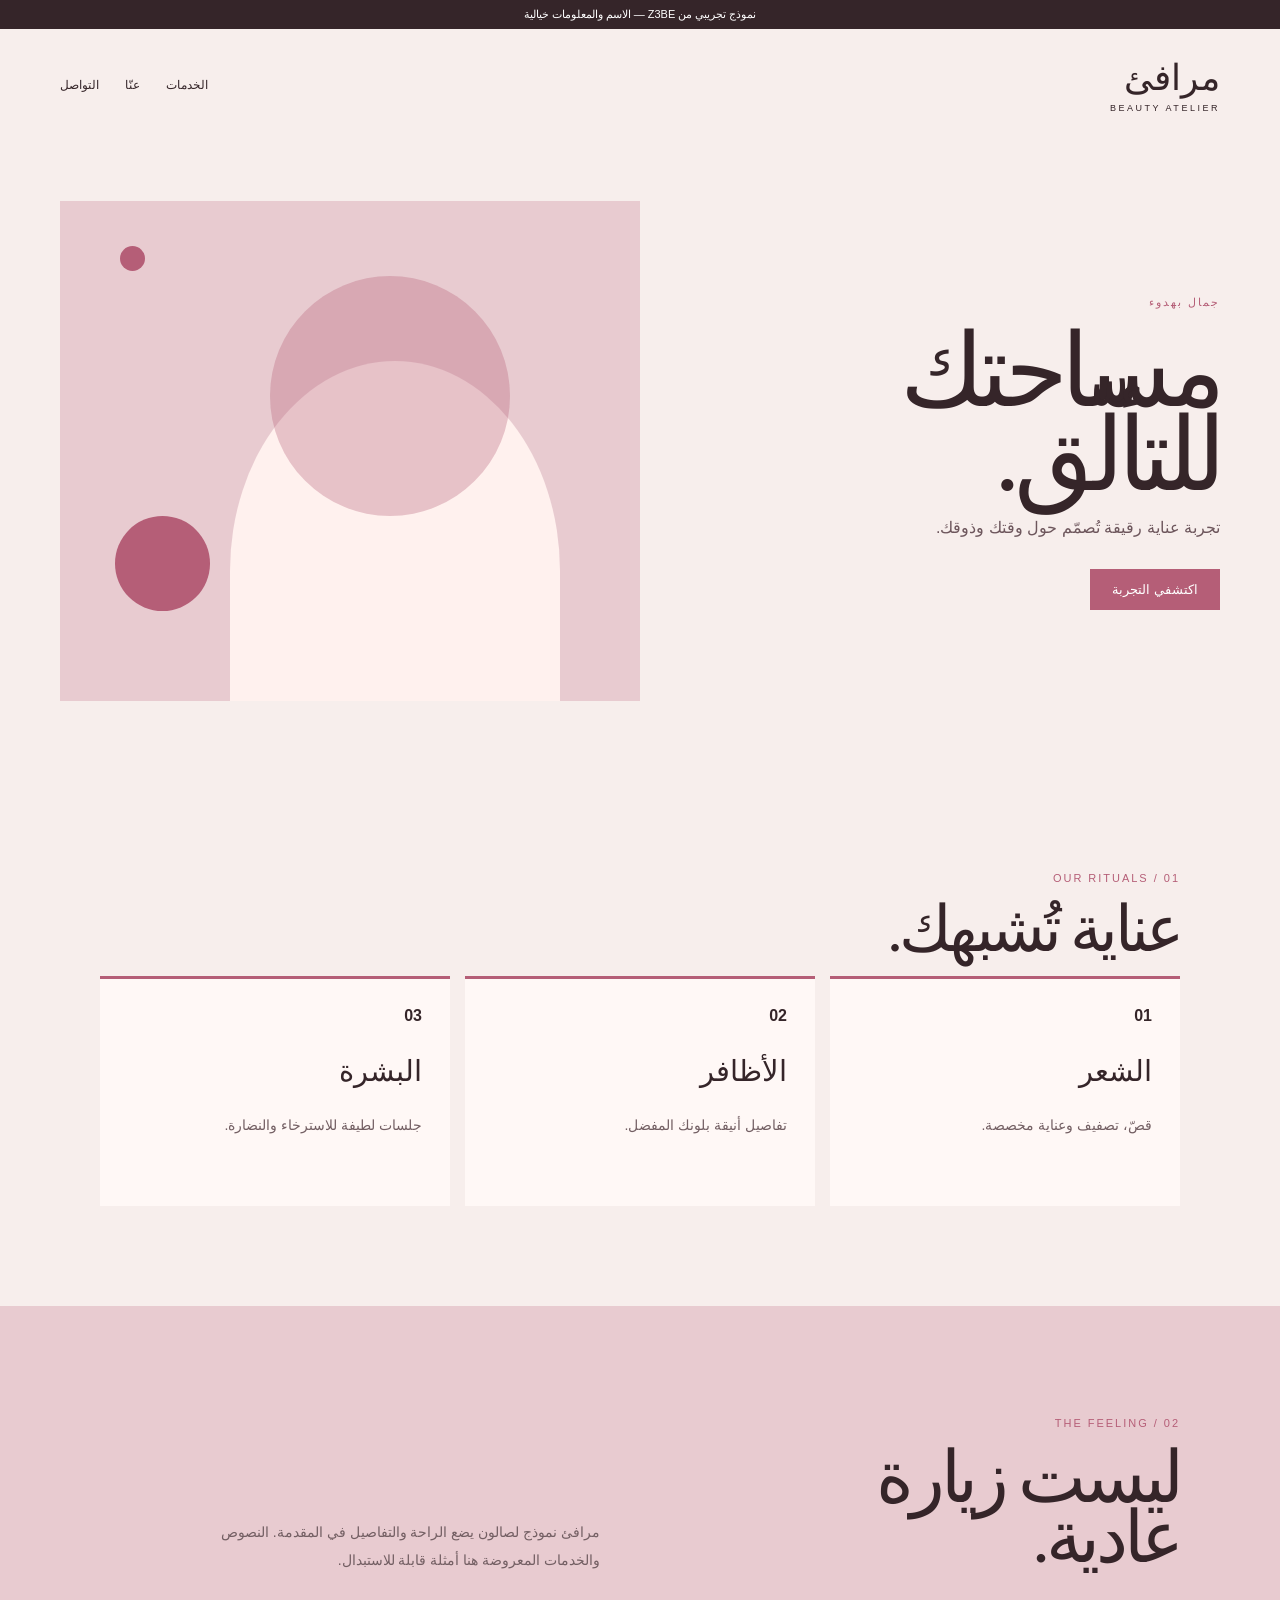
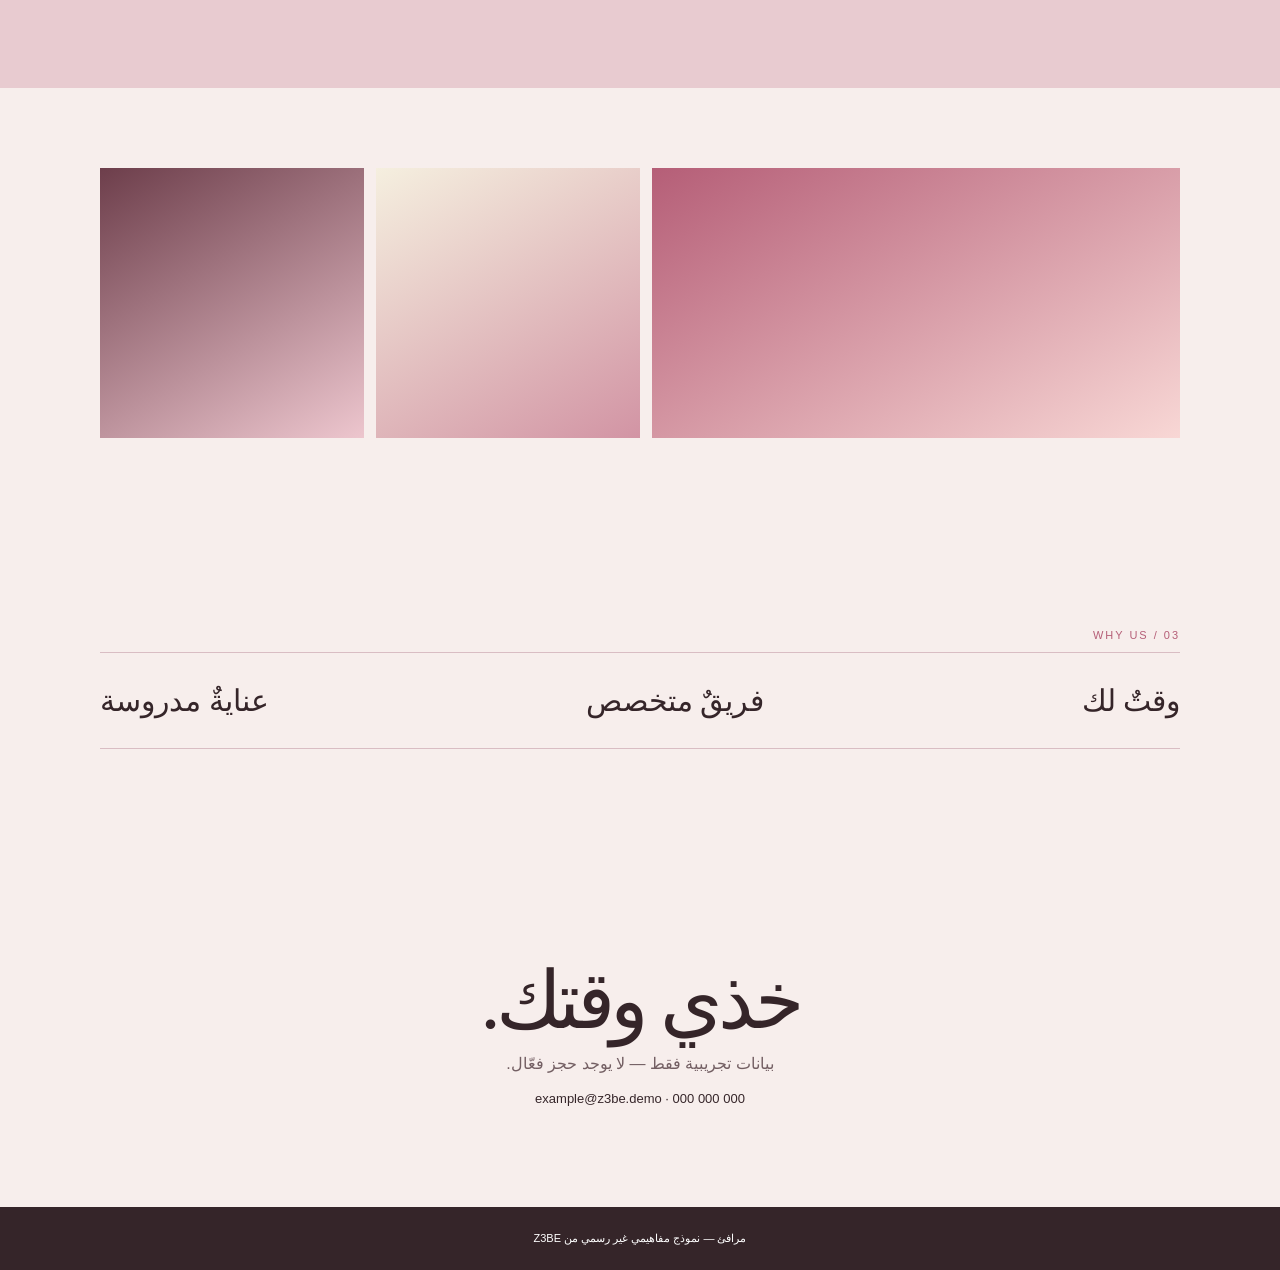
==== beauty-salon/index.html @ 11f02e00 ""test"" ====
<!doctype html>
<html lang="ar" dir="rtl">

<head>
    <meta charset="utf-8">
    <meta name="viewport" content="width=device-width,initial-scale=1">
    <title>مرافئ | نموذج صالون تجميل</title>
    <link rel="stylesheet" href="style.css">
</head>

<body><a class="skip" href="#main">انتقال للمحتوى</a>
    <div class="note">نموذج تجريبي من Z3BE — الاسم والمعلومات خيالية</div>
    <header><b>مرافئ<small>BEAUTY ATELIER</small></b>
        <nav><a href="#services">الخدمات</a><a href="#story">عنّا</a><a href="#contact">التواصل</a></nav>
    </header>
    <main id="main">
        <section class="hero">
            <div><span>جمال بهدوء</span>
                <h1>مساحتك<br>للتألّق.</h1>
                <p>تجربة عناية رقيقة تُصمّم حول وقتك وذوقك.</p><a href="#contact">اكتشفي التجربة</a>
            </div>
            <figure aria-label="رسم تجميلي أصلي"><i></i><i></i><i></i></figure>
        </section>
        <section id="services" class="services">
            <p class="eyebrow">01 / OUR RITUALS</p>
            <h2>عناية تُشبهك.</h2>
            <div class="cards">
                <article><b>01</b>
                    <h3>الشعر</h3>
                    <p>قصّ، تصفيف وعناية مخصصة.</p>
                </article>
                <article><b>02</b>
                    <h3>الأظافر</h3>
                    <p>تفاصيل أنيقة بلونك المفضل.</p>
                </article>
                <article><b>03</b>
                    <h3>البشرة</h3>
                    <p>جلسات لطيفة للاسترخاء والنضارة.</p>
                </article>
            </div>
        </section>
        <section id="story" class="story">
            <div>
                <p class="eyebrow">02 / THE FEELING</p>
                <h2>ليست زيارة<br>عادية.</h2>
            </div>
            <p>مرافئ نموذج لصالون يضع الراحة والتفاصيل في المقدمة. النصوص والخدمات المعروضة هنا أمثلة قابلة للاستبدال.
            </p>
        </section>
        <section class="gallery" aria-label="معرض توضيحي">
            <div></div>
            <div></div>
            <div></div>
        </section>
        <section class="benefits">
            <p class="eyebrow">03 / WHY US</p>
            <div>
                <h3>وقتٌ لك</h3>
                <h3>فريقٌ متخصص</h3>
                <h3>عنايةٌ مدروسة</h3>
            </div>
        </section>
        <section id="contact" class="contact">
            <h2>خذي وقتك.</h2>
            <p>بيانات تجريبية فقط — لا يوجد حجز فعّال.</p><span>example@z3be.demo · 000 000 000</span>
        </section>
    </main>
    <footer>مرافئ — نموذج مفاهيمي غير رسمي من Z3BE</footer>
</body>

</html>
---- beauty-salon/style.css ----
:root {
    --p: #f7eeec;
    --rose: #b55e77;
    --ink: #352529;
    --line: #d9bdc3
}

* {
    box-sizing: border-box
}

html {
    scroll-behavior: smooth
}

body {
    margin: 0;
    background: var(--p);
    color: var(--ink);
    font-family: Tahoma, Arial, sans-serif
}

a {
    color: inherit;
    text-decoration: none
}

.skip {
    position: absolute;
    top: -50px
}

.skip:focus {
    top: 10px
}

.note {
    text-align: center;
    background: #352529;
    color: #fff;
    padding: 8px;
    font-size: 11px
}

header {
    width: min(1160px, calc(100% - 40px));
    margin: auto;
    padding: 28px 0;
    display: flex;
    justify-content: space-between;
    align-items: center
}

header b {
    font: 36px Georgia, serif
}

header small {
    display: block;
    font: 9px Arial;
    letter-spacing: .28em;
    margin-top: 4px
}

nav {
    display: flex;
    gap: 26px;
    font-size: 12px
}

.hero {
    width: min(1160px, calc(100% - 40px));
    margin: auto;
    min-height: 620px;
    display: grid;
    grid-template-columns: 1fr 1fr;
    align-items: center
}

.hero span,
.eyebrow {
    color: var(--rose);
    font-size: 11px;
    letter-spacing: .18em
}

.hero h1,
h2 {
    font: clamp(55px, 8vw, 112px)/.82 Georgia, serif;
    letter-spacing: -.06em;
    margin: 20px 0
}

.hero p {
    color: #6d565c
}

.hero a {
    display: inline-block;
    background: var(--rose);
    color: #fff;
    padding: 13px 22px;
    margin-top: 16px;
    font-size: 13px
}

.hero figure {
    height: 500px;
    background: #e8cbd0;
    position: relative;
    overflow: hidden;
    margin: 0
}

.hero figure:before {
    content: '';
    position: absolute;
    width: 330px;
    height: 420px;
    background: #fff1ee;
    border-radius: 50% 50% 0 0;
    bottom: -80px;
    right: 80px
}

.hero i {
    position: absolute;
    border-radius: 50%;
    background: #b55e77
}

.hero i:nth-child(1) {
    width: 240px;
    height: 240px;
    top: 75px;
    right: 130px;
    opacity: .32
}

.hero i:nth-child(2) {
    width: 95px;
    height: 95px;
    bottom: 90px;
    left: 55px
}

.hero i:nth-child(3) {
    width: 25px;
    height: 25px;
    top: 45px;
    left: 60px
}

.services,
.story,
.benefits,
.contact {
    width: min(1080px, calc(100% - 40px));
    margin: auto;
    padding: 100px 0
}

.services h2 {
    font-size: 64px
}

.cards {
    display: grid;
    grid-template-columns: repeat(3, 1fr);
    gap: 15px
}

.cards article {
    background: #fff8f6;
    padding: 28px;
    min-height: 230px;
    border-top: 3px solid var(--rose)
}

.cards h3 {
    font: 29px Georgia, serif
}

.cards p,
.story>p {
    color: #735f63;
    font-size: 14px
}

.story {
    display: grid;
    grid-template-columns: 1fr 1fr;
    gap: 80px;
    background: #e8cbd0;
    width: 100%;
    padding-inline: max(20px, calc((100% - 1080px)/2))
}

.story h2 {
    font-size: 72px
}

.story>p {
    align-self: end;
    max-width: 380px;
    line-height: 2
}

.gallery {
    display: grid;
    grid-template-columns: 2fr 1fr 1fr;
    gap: 12px;
    padding: 80px max(20px, calc((100% - 1080px)/2))
}

.gallery div {
    height: 270px;
    background: linear-gradient(150deg, #b55e77, #f8d7d5)
}

.gallery div:nth-child(2) {
    background: linear-gradient(150deg, #f5efdf, #d294a4)
}

.gallery div:nth-child(3) {
    background: linear-gradient(150deg, #6d3e4b, #edc6ce)
}

.benefits>div {
    display: flex;
    justify-content: space-between;
    border-block: 1px solid var(--line)
}

.benefits h3 {
    font: 30px Georgia, serif
}

.contact {
    text-align: center
}

.contact h2 {
    font-size: 80px
}

.contact p {
    color: #735f63
}

.contact span {
    font-size: 13px
}

footer {
    text-align: center;
    padding: 25px;
    background: #352529;
    color: #fff;
    font-size: 11px
}

@media(max-width:650px) {
    nav {
        display: none
    }

    .hero {
        grid-template-columns: 1fr
    }

    .hero figure {
        height: 330px
    }

    .cards,
    .story,
    .gallery {
        grid-template-columns: 1fr
    }

    .story {
        gap: 20px
    }

    .services,
    .story,
    .benefits,
    .contact {
        padding-block: 65px
    }

    .benefits>div {
        display: block
    }

    .gallery {
        padding-block: 40px
    }

    .gallery div {
        height: 180px
    }
}
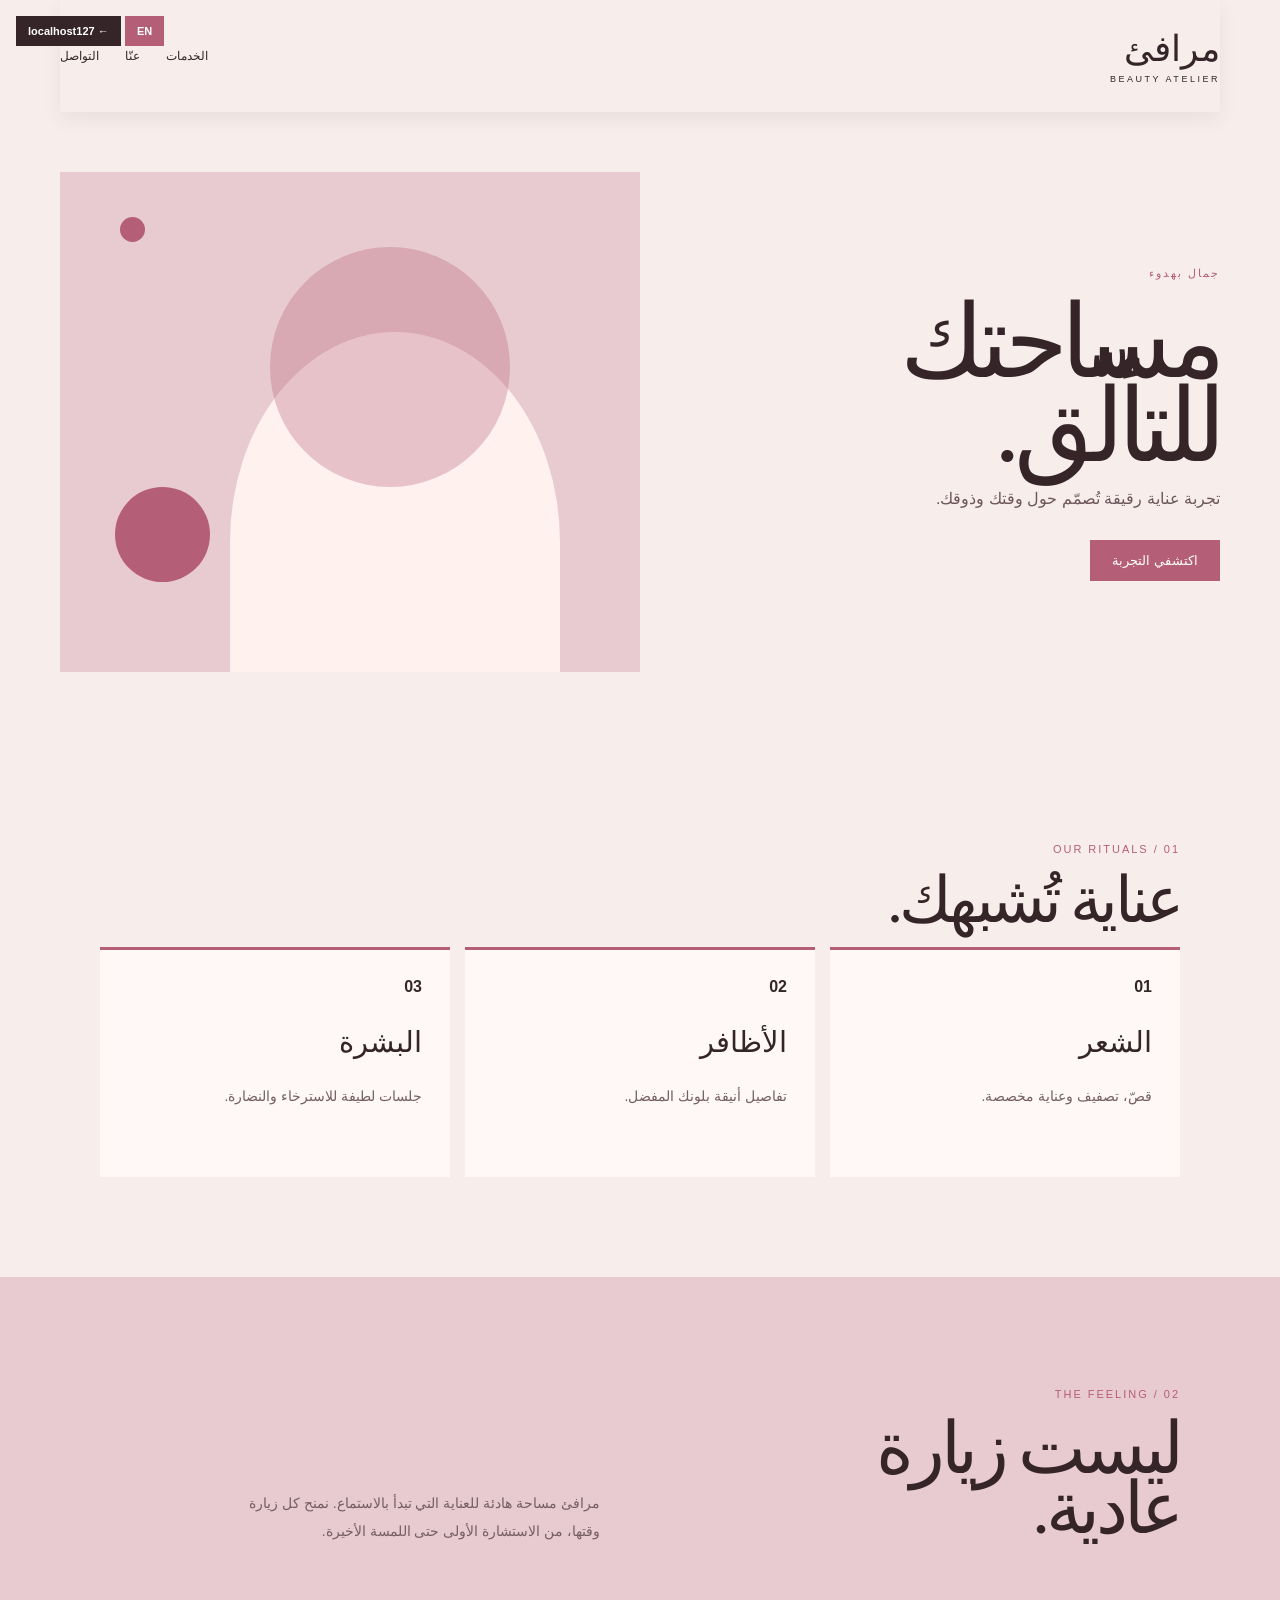
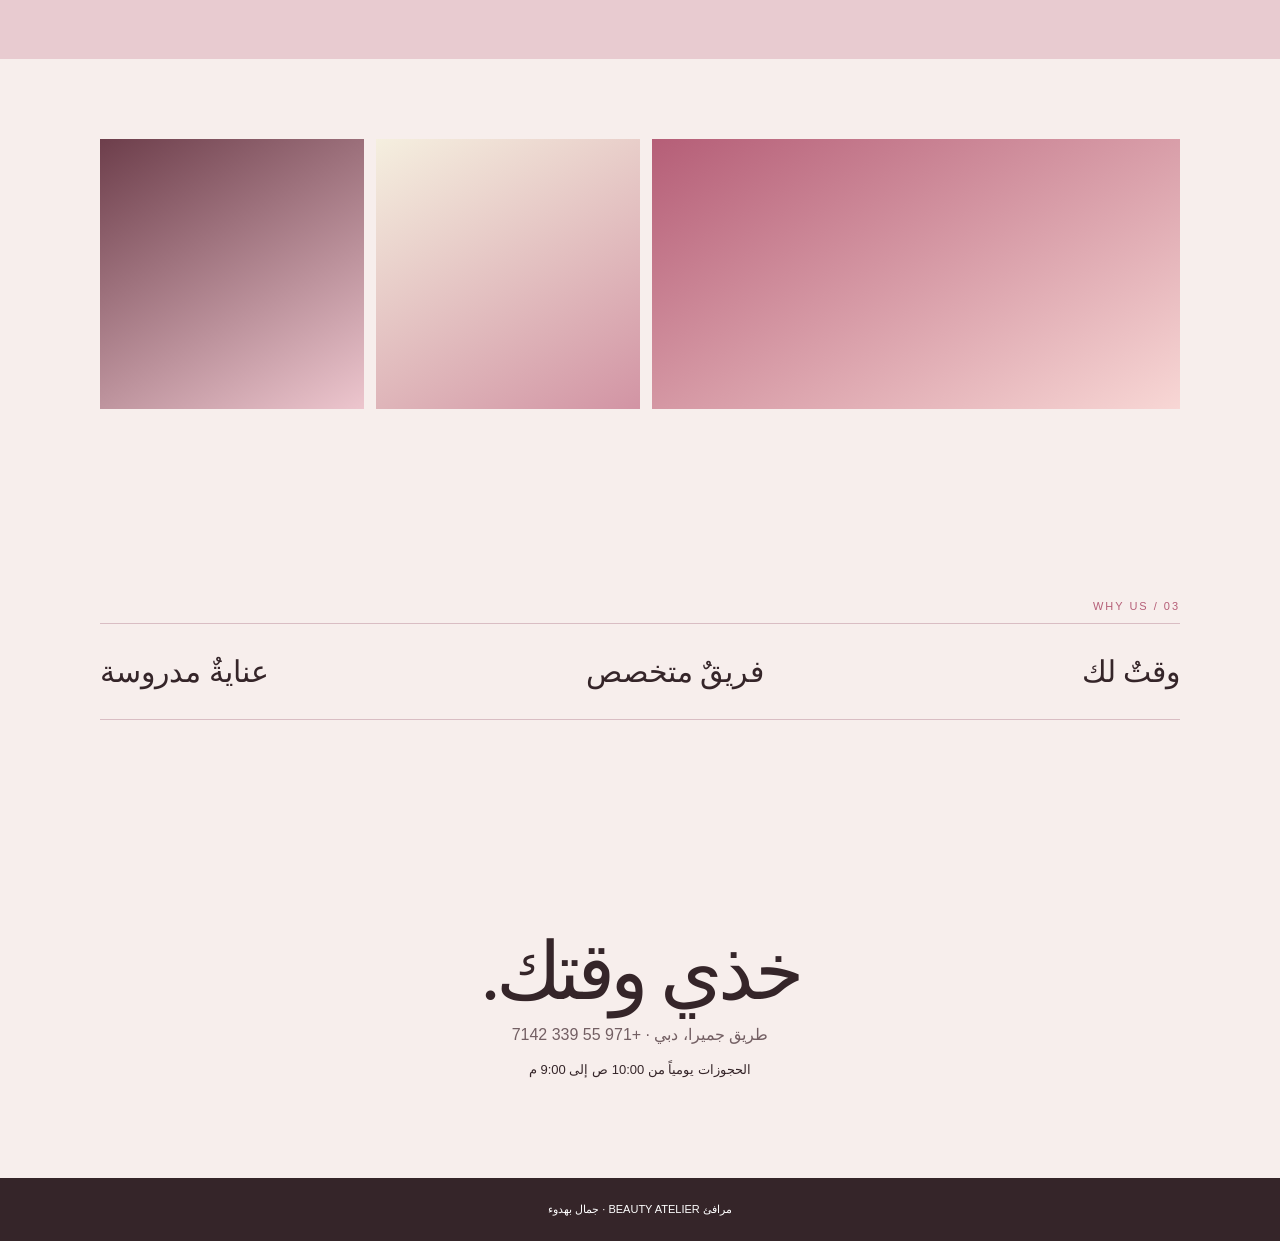
==== commit be69052b: "the big edit" ====
--- a/beauty-salon/index.html
+++ b/beauty-salon/index.html
@@ -6,6 +6,8 @@
     <meta name="viewport" content="width=device-width,initial-scale=1">
     <title>مرافئ | نموذج صالون تجميل</title>
     <link rel="stylesheet" href="style.css">
+    <style>nav a,.hero a{transition:transform .2s,box-shadow .2s}nav a:hover,.hero a:hover{transform:translateY(-2px);box-shadow:0 8px 18px #35252922}main>section{animation:lift .55s ease both}@keyframes lift{from{opacity:0;transform:translateY(14px)}to{opacity:1;transform:none}}</style>
+    <style>body>header{position:sticky;top:0;z-index:15;background:#f7eeec;box-shadow:0 7px 18px #35252912}</style>
 </head>
 
 <body><a class="skip" href="#main">انتقال للمحتوى</a>
@@ -66,6 +68,18 @@
         </section>
     </main>
     <footer>مرافئ — نموذج مفاهيمي غير رسمي من Z3BE</footer>
+<script>
+document.querySelector('.note').remove();
+document.title='مرافئ | Beauty Atelier';
+document.querySelector('.story > p').textContent='مرافئ مساحة هادئة للعناية التي تبدأ بالاستماع. نمنح كل زيارة وقتها، من الاستشارة الأولى حتى اللمسة الأخيرة.';
+document.querySelector('.contact p').textContent='طريق جميرا، دبي · +971 55 339 7142';
+document.querySelector('.contact span').textContent='الحجوزات يومياً من 10:00 ص إلى 9:00 م';
+document.querySelector('footer').textContent='مرافئ BEAUTY ATELIER · جمال بهدوء';
+</script>
+<script>document.body.insertAdjacentHTML('afterbegin','<a href="../index.html" style="position:fixed;z-index:20;top:16px;left:16px;padding:9px 12px;background:#352529;color:#fff;font:700 11px Arial;text-decoration:none">← localhost127</a><a href="en.html" style="position:fixed;z-index:20;top:16px;left:125px;padding:9px 12px;background:#b55e77;color:#fff;font:700 11px Arial;text-decoration:none">EN</a>');</script>
+<script>
+if(new URLSearchParams(location.search).get('lang')==='en'){document.documentElement.lang='en';document.documentElement.dir='ltr';document.title='Marafi | Beauty Atelier';const q=(s,v)=>{const e=document.querySelector(s);if(e)e.innerHTML=v},a=(s,v)=>document.querySelectorAll(s).forEach((e,i)=>e.innerHTML=v[i]||v);q('header>b','MARAFI<small>BEAUTY ATELIER</small>');a('header nav a',['Services','About','Contact']);q('.hero span','BEAUTY, QUIETLY');q('.hero h1','Space for<br>your glow.');q('.hero p','A gentle beauty experience shaped around your time and your style.');q('.hero a','Discover the atelier');q('.services .eyebrow','01 / OUR RITUALS');q('.services h2','Care that feels like you.');a('.cards h3',['Hair','Nails','Skin']);a('.cards p',['Cut, colour, and care tailored to you.','Polished details in the colour you love.','Restoring treatments for a calm, fresh complexion.']);q('.story .eyebrow','02 / THE FEELING');q('.story h2','More than<br>an appointment.');q('.story>p','Marafi is a quiet space for care that begins with listening. Every visit gets its time, from the first consultation to the final touch.');q('.benefits .eyebrow','03 / WHY US');a('.benefits h3',['Time for you','Specialist team','Considered care']);q('.contact h2','Take your time.');q('.contact p','Jumeirah Road, Dubai · +971 55 339 7142');q('.contact span','Appointments daily from 10 AM to 9 PM');q('footer','MARAFI BEAUTY ATELIER · Beauty, quietly');document.querySelectorAll('a[href="../index.html"]').forEach(x=>x.href='../index.html?lang=en');document.querySelectorAll('a[href="en.html"]').forEach(x=>{x.href='index.html';x.textContent='AR'})}
+</script>
 </body>
 
-</html>+</html>
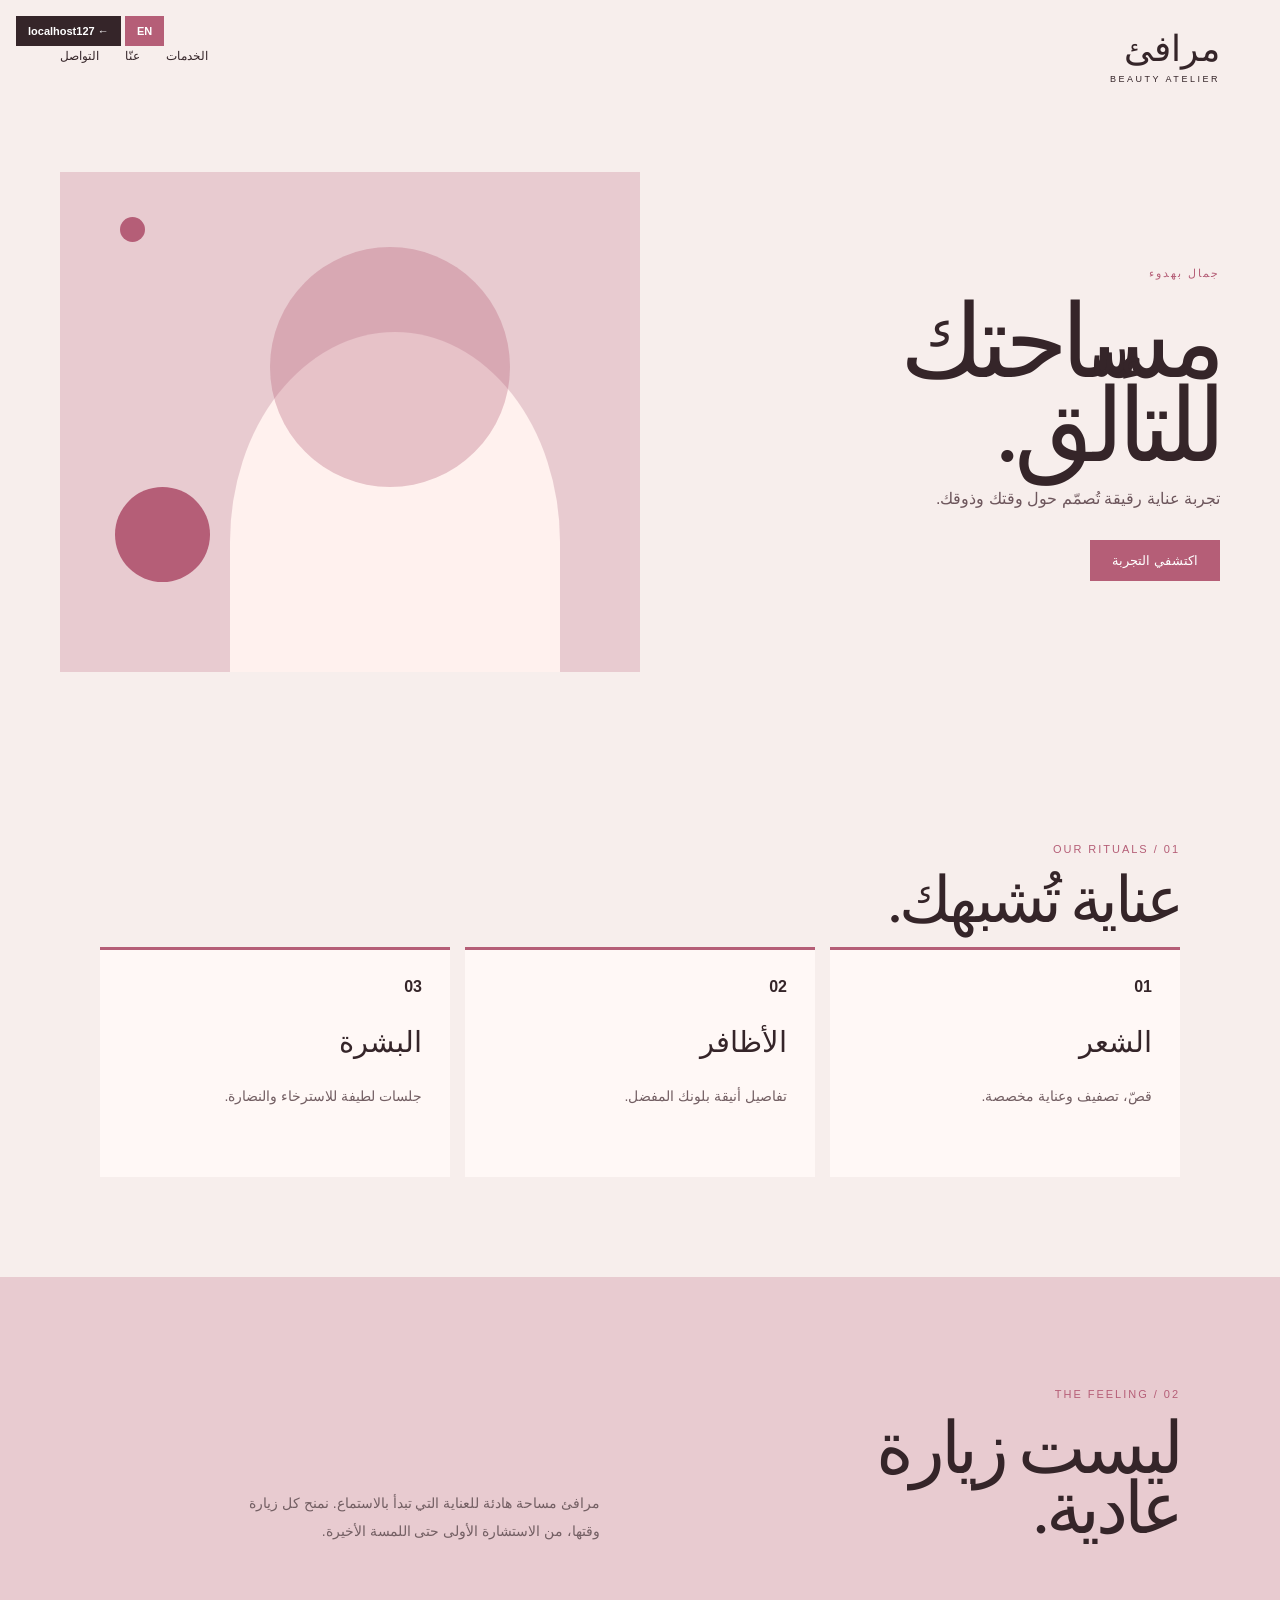
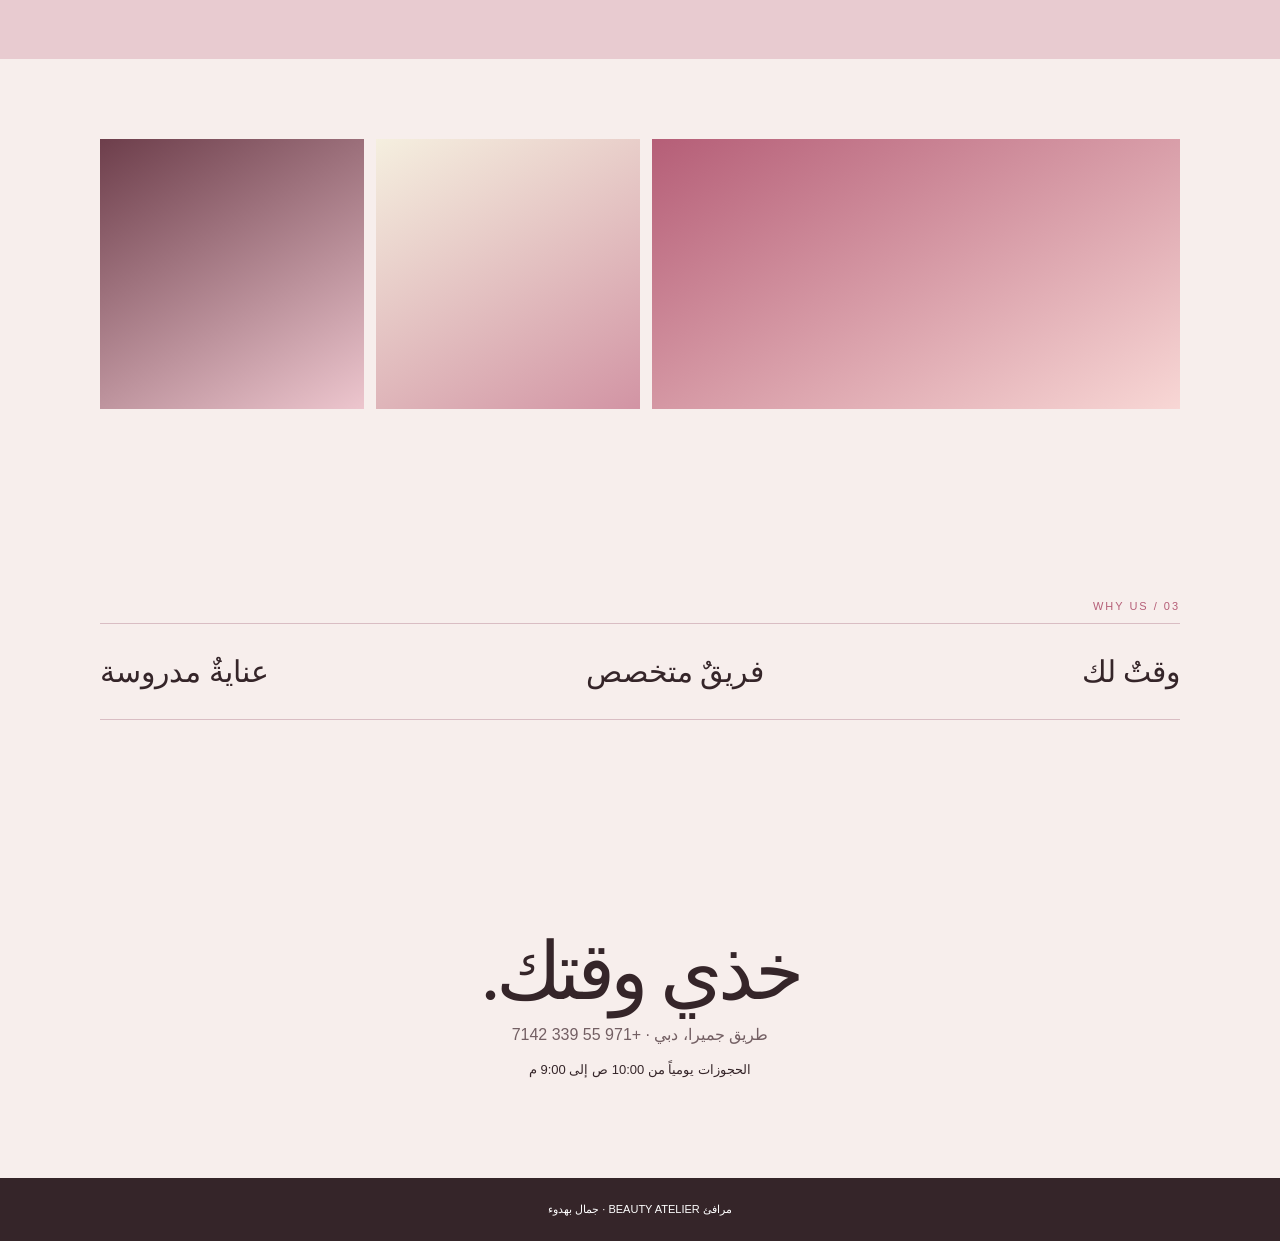
==== commit bff1119e: "test" ====
--- a/beauty-salon/index.html
+++ b/beauty-salon/index.html
@@ -7,7 +7,6 @@
     <title>مرافئ | نموذج صالون تجميل</title>
     <link rel="stylesheet" href="style.css">
     <style>nav a,.hero a{transition:transform .2s,box-shadow .2s}nav a:hover,.hero a:hover{transform:translateY(-2px);box-shadow:0 8px 18px #35252922}main>section{animation:lift .55s ease both}@keyframes lift{from{opacity:0;transform:translateY(14px)}to{opacity:1;transform:none}}</style>
-    <style>body>header{position:sticky;top:0;z-index:15;background:#f7eeec;box-shadow:0 7px 18px #35252912}</style>
 </head>
 
 <body><a class="skip" href="#main">انتقال للمحتوى</a>
